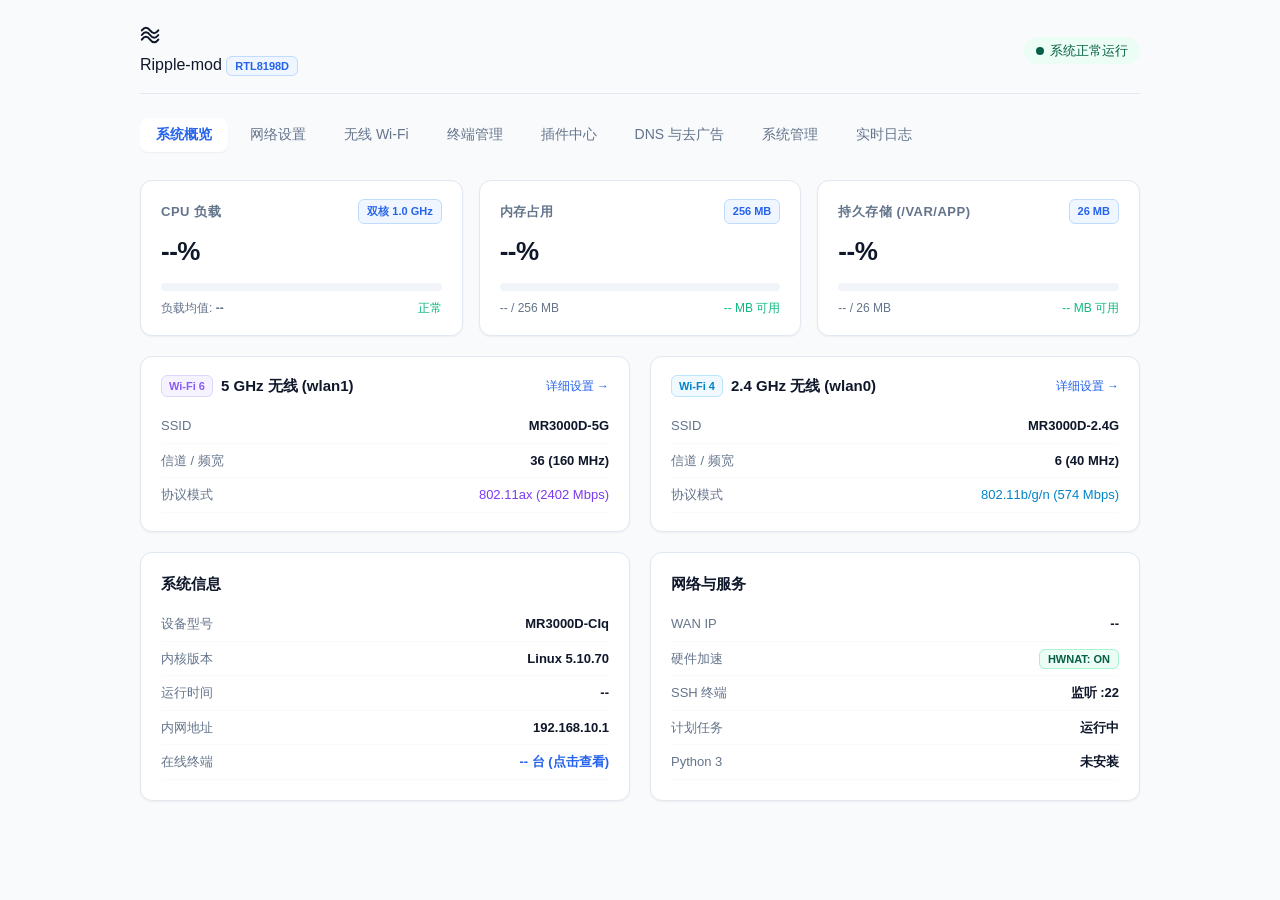
==== web/index.html @ 7990ff14 "feat(v0.2.0): add comprehensive network config, client monitoring, system tools, clean branding & up" ====
<!DOCTYPE html>
<html lang="zh-CN">
<head>
  <meta charset="UTF-8">
  <meta name="viewport" content="width=device-width, initial-scale=1.0">
  <title>Ripple-mod - 控制台</title>
  <link rel="stylesheet" href="css/style.css">
  <link rel="icon" href="data:image/svg+xml,<svg xmlns=%22http://www.w3.org/2000/svg%22 viewBox=%220 0 100 100%22><text y=%22.9em%22 font-size=%2290%22>🌊</text></svg>">
</head>
<body>
  <div class="container">
    <!-- Header with System Indicator -->
    <header class="app-header">
      <div class="app-brand">
        <div class="brand-icon">
          <svg width="22" height="22" viewBox="0 0 24 24" fill="none" stroke="currentColor" stroke-width="2.2" stroke-linecap="round" stroke-linejoin="round">
            <path d="M2 12c3-4 6-4 9 0s6 4 9 0"></path>
            <path d="M2 7c3-4 6-4 9 0s6 4 9 0"></path>
            <path d="M2 17c3-4 6-4 9 0s6 4 9 0"></path>
          </svg>
        </div>
        <span>Ripple-mod</span>
        <span class="brand-badge">RTL8198D</span>
      </div>
      <div id="wan-status-badge" class="status-badge online">
        <span class="dot-pulse"></span>
        <span id="wan-status-text">系统正常运行</span>
      </div>
    </header>

    <!-- Navigation Tabs -->
    <nav class="nav-tabs">
      <button class="nav-tab active" data-target="tab-overview">系统概览</button>
      <button class="nav-tab" data-target="tab-network">网络设置</button>
      <button class="nav-tab" data-target="tab-wifi">无线 Wi-Fi</button>
      <button class="nav-tab" data-target="tab-clients">终端管理</button>
      <button class="nav-tab" data-target="tab-plugins">插件中心</button>
      <button class="nav-tab" data-target="tab-adblock">DNS 与去广告</button>
      <button class="nav-tab" data-target="tab-system">系统管理</button>
      <button class="nav-tab" data-target="tab-logs">实时日志</button>
    </nav>

    <!-- Tab 1: System Overview -->
    <section id="tab-overview" class="tab-content active">
      <!-- 3 Clean Resource Gauges -->
      <div class="gauge-grid">
        <!-- CPU Gauge -->
        <div class="gauge-card">
          <div class="gauge-header">
            <span class="gauge-title">CPU 负载</span>
            <span class="brand-badge">双核 1.0 GHz</span>
          </div>
          <div class="gauge-val-big" id="sys-cpu-pct">--%</div>
          <div class="progress-container">
            <div class="progress-bar" id="sys-cpu-bar" style="width: 0%;"></div>
          </div>
          <div class="gauge-subtext">
            <span>负载均值: <b id="sys-load">--</b></span>
            <span id="sys-cpu-status" style="color: var(--success); font-weight: 500;">正常</span>
          </div>
        </div>

        <!-- Memory Gauge -->
        <div class="gauge-card">
          <div class="gauge-header">
            <span class="gauge-title">内存占用</span>
            <span class="brand-badge">256 MB</span>
          </div>
          <div class="gauge-val-big" id="sys-mem-pct">--%</div>
          <div class="progress-container">
            <div class="progress-bar" id="sys-mem-bar" style="width: 0%;"></div>
          </div>
          <div class="gauge-subtext">
            <span id="sys-mem-detail">-- / 256 MB</span>
            <span id="sys-mem-free" style="color: var(--success);">-- MB 可用</span>
          </div>
        </div>

        <!-- Storage Gauge -->
        <div class="gauge-card">
          <div class="gauge-header">
            <span class="gauge-title">持久存储 (/var/app)</span>
            <span class="brand-badge">26 MB</span>
          </div>
          <div class="gauge-val-big" id="sys-storage-pct">--%</div>
          <div class="progress-container">
            <div class="progress-bar" id="sys-storage-bar" style="width: 0%;"></div>
          </div>
          <div class="gauge-subtext">
            <span id="sys-storage-detail">-- / 26 MB</span>
            <span id="sys-storage-free" style="color: var(--success);">-- MB 可用</span>
          </div>
        </div>
      </div>

      <!-- Wi-Fi Status Cards -->
      <div class="grid" style="margin-bottom: 20px;">
        <div class="wifi-card">
          <div style="display: flex; justify-content: space-between; align-items: center; margin-bottom: 12px;">
            <div style="display: flex; align-items: center; gap: 8px;">
              <span class="wifi-badge-ax">Wi-Fi 6</span>
              <span style="font-weight: 600; font-size: 15px;">5 GHz 无线 (wlan1)</span>
            </div>
            <a href="javascript:void(0)" onclick="switchTab('tab-wifi')" style="font-size: 12px; color: var(--primary); text-decoration: none;">详细设置 &rarr;</a>
          </div>
          <div class="metric-row">
            <span class="metric-label">SSID</span>
            <span class="metric-val" id="wifi5-ssid" style="font-weight: 600;">MR3000D-5G</span>
          </div>
          <div class="metric-row">
            <span class="metric-label">信道 / 频宽</span>
            <span class="metric-val" id="wifi5-ch">36 (160 MHz)</span>
          </div>
          <div class="metric-row">
            <span class="metric-label">协议模式</span>
            <span class="metric-val" style="color: #7c3aed; font-weight: 500;">802.11ax (2402 Mbps)</span>
          </div>
        </div>

        <div class="wifi-card">
          <div style="display: flex; justify-content: space-between; align-items: center; margin-bottom: 12px;">
            <div style="display: flex; align-items: center; gap: 8px;">
              <span class="wifi-badge-n">Wi-Fi 4</span>
              <span style="font-weight: 600; font-size: 15px;">2.4 GHz 无线 (wlan0)</span>
            </div>
            <a href="javascript:void(0)" onclick="switchTab('tab-wifi')" style="font-size: 12px; color: var(--primary); text-decoration: none;">详细设置 &rarr;</a>
          </div>
          <div class="metric-row">
            <span class="metric-label">SSID</span>
            <span class="metric-val" id="wifi2-ssid" style="font-weight: 600;">MR3000D-2.4G</span>
          </div>
          <div class="metric-row">
            <span class="metric-label">信道 / 频宽</span>
            <span class="metric-val" id="wifi2-ch">6 (40 MHz)</span>
          </div>
          <div class="metric-row">
            <span class="metric-label">协议模式</span>
            <span class="metric-val" style="color: #0284c7; font-weight: 500;">802.11b/g/n (574 Mbps)</span>
          </div>
        </div>
      </div>

      <!-- System & Network Detail Grid -->
      <div class="grid">
        <div class="card">
          <div class="card-title">系统信息</div>
          <div class="metric-row">
            <span class="metric-label">设备型号</span>
            <span class="metric-val">MR3000D-CIq</span>
          </div>
          <div class="metric-row">
            <span class="metric-label">内核版本</span>
            <span class="metric-val" id="sys-kernel">Linux 5.10.70</span>
          </div>
          <div class="metric-row">
            <span class="metric-label">运行时间</span>
            <span class="metric-val" id="sys-uptime">--</span>
          </div>
          <div class="metric-row">
            <span class="metric-label">内网地址</span>
            <span class="metric-val" id="sys-lan-ip">192.168.10.1</span>
          </div>
          <div class="metric-row">
            <span class="metric-label">在线终端</span>
            <span class="metric-val" id="sys-lan-clients" style="font-weight: 600; color: var(--primary); cursor: pointer;" onclick="switchTab('tab-clients')">-- 台 (点击查看)</span>
          </div>
        </div>

        <div class="card">
          <div class="card-title">网络与服务</div>
          <div class="metric-row">
            <span class="metric-label">WAN IP</span>
            <span class="metric-val" id="sys-wan-ip" style="font-weight: 600;">--</span>
          </div>
          <div class="metric-row">
            <span class="metric-label">硬件加速</span>
            <span class="metric-val"><span class="brand-badge" style="background:#ecfdf5;color:#065f46;border-color:#a7f3d0;font-weight:700;">HWNAT: ON</span></span>
          </div>
          <div class="metric-row">
            <span class="metric-label">SSH 终端</span>
            <span class="metric-val" id="status-ssh">监听 :22</span>
          </div>
          <div class="metric-row">
            <span class="metric-label">计划任务</span>
            <span class="metric-val" id="status-crond">运行中</span>
          </div>
          <div class="metric-row">
            <span class="metric-label">Python 3</span>
            <span class="metric-val" id="status-python">未安装</span>
          </div>
        </div>
      </div>
    </section>

    <!-- Tab 2: Network Settings (WAN / LAN / DHCP / Bridge / Port Forwarding / DMZ) -->
    <section id="tab-network" class="tab-content">
      <div style="display: flex; justify-content: space-between; align-items: center; margin-bottom: 16px;">
        <div>
          <h3 style="font-size: 16px; font-weight: 600;">核心网络与接口配置</h3>
          <p style="font-size: 13px; color: var(--text-muted);">管理工作模式 (网关/桥接)、局域网 LAN & DHCP 地址池、WAN 上行接入及端口转发</p>
        </div>
        <button class="btn btn-secondary btn-sm" onclick="loadNetworkSettings()">刷新网络参数</button>
      </div>

      <!-- 1. Operation Mode Switching (路由网关 vs AP 桥接) -->
      <div class="card" style="margin-bottom: 20px;">
        <div class="card-title">
          <span>工作模式选择</span>
          <span id="current-opmode-badge" class="brand-badge">网关路由模式 (NAT)</span>
        </div>
        <p style="font-size: 13px; color: var(--text-muted); margin-bottom: 16px;">
          选择路由器的核心网络拓扑角色。切换工作模式将自动调整 WAN/LAN 接口绑定与网络地址转换行为。
        </p>

        <div style="display: grid; grid-template-columns: repeat(auto-fit, minmax(280px, 1fr)); gap: 16px; margin-bottom: 16px;">
          <div class="opmode-card active" id="opmode-card-0" onclick="selectOpMode(0)" style="border: 2px solid var(--primary); border-radius: 10px; padding: 16px; cursor: pointer; background: #f8fafc; transition: all 0.2s;">
            <div style="display: flex; align-items: center; justify-content: space-between; margin-bottom: 8px;">
              <span style="font-weight: 600; font-size: 15px;">网关路由模式 (Gateway / NAT)</span>
              <input type="radio" name="opmode_radio" value="0" id="opmode-radio-0" checked>
            </div>
            <p style="font-size: 12px; color: var(--text-muted); line-height: 1.5;">
              标准家庭与企业路由架构。路由器独立作为局域网网关，WAN 接口直连上级光猫或宽带，开启 DHCP 地址分配与硬件 NAT 加速。
            </p>
          </div>

          <div class="opmode-card" id="opmode-card-1" onclick="selectOpMode(1)" style="border: 1px solid var(--border); border-radius: 10px; padding: 16px; cursor: pointer; background: #ffffff; transition: all 0.2s;">
            <div style="display: flex; align-items: center; justify-content: space-between; margin-bottom: 8px;">
              <span style="font-weight: 600; font-size: 15px;">AP 桥接模式 (Bridge / AP)</span>
              <input type="radio" name="opmode_radio" value="1" id="opmode-radio-1">
            </div>
            <p style="font-size: 12px; color: var(--text-muted); line-height: 1.5;">
              有线 AP 扩展模式。WAN 网口直接桥接至内网局域网 (br0)，旁路 NAT 转换，终端直接由上级主路由统一分配 IP 地址。
            </p>
          </div>
        </div>

        <div style="display: flex; justify-content: flex-end;">
          <button class="btn btn-primary" onclick="applyOpMode(this)">保存工作模式</button>
        </div>
      </div>

      <!-- 2. LAN & DHCP Settings -->
      <div class="card" style="margin-bottom: 20px;">
        <div class="card-title">局域网与 DHCP 服务 (LAN)</div>
        <p style="font-size: 13px; color: var(--text-muted); margin-bottom: 16px;">
          配置路由器内网网关 IP 地址、子网掩码以及内置 DHCP 服务器的地址池分配范围与租约。
        </p>

        <form onsubmit="saveLanConfig(event)">
          <div style="display: grid; grid-template-columns: repeat(auto-fit, minmax(220px, 1fr)); gap: 16px; margin-bottom: 16px;">
            <div>
              <label class="form-label">内网 IP 地址 (LAN IP)</label>
              <input type="text" id="lan-ip" class="form-input" required value="192.168.10.1">
            </div>
            <div>
              <label class="form-label">子网掩码 (Subnet Mask)</label>
              <input type="text" id="lan-netmask" class="form-input" required value="255.255.255.0">
            </div>
            <div>
              <label class="form-label">DHCP 服务状态</label>
              <select id="lan-dhcp-enabled" class="form-select" onchange="toggleDhcpInputs(this.value)">
                <option value="1">开启 (自动为终端分配 IP)</option>
                <option value="0">关闭 (停用 DHCP 服务)</option>
              </select>
            </div>
            <div>
              <label class="form-label">地址池起始 IP</label>
              <input type="text" id="lan-dhcp-start" class="form-input" value="192.168.10.2">
            </div>
            <div>
              <label class="form-label">地址池结束 IP</label>
              <input type="text" id="lan-dhcp-end" class="form-input" value="192.168.10.254">
            </div>
            <div>
              <label class="form-label">租约时间 (秒)</label>
              <input type="number" id="lan-dhcp-lease" class="form-input" value="86400" min="60" max="604800">
            </div>
            <div>
              <label class="form-label">自定义首选 DNS (可选)</label>
              <input type="text" id="lan-dns1" class="form-input" placeholder="留空则使用路由器自身">
            </div>
            <div>
              <label class="form-label">自定义备选 DNS (可选)</label>
              <input type="text" id="lan-dns2" class="form-input" placeholder="留空则不指定备选">
            </div>
          </div>
          <div style="display: flex; justify-content: flex-end;">
            <button type="submit" class="btn btn-primary">保存局域网与 DHCP 设置</button>
          </div>
        </form>
      </div>

      <!-- 3. WAN Setup -->
      <div class="card" style="margin-bottom: 20px;">
        <div class="card-title">
          <span>WAN 互联网接入设置</span>
          <span id="wan-current-ip-badge" class="brand-badge">检测中...</span>
        </div>
        <p style="font-size: 13px; color: var(--text-muted); margin-bottom: 16px;">
          设置上行广域网 (WAN) 接口的联网模式。支持自动获取 IP (DHCP)、固定静态 IP 以及 PPPoE 宽带拨号。
        </p>

        <form onsubmit="saveWanConfig(event)">
          <div style="margin-bottom: 16px;">
            <label class="form-label">上网接入协议</label>
            <select id="wan-proto-select" class="form-select" onchange="onWanProtoChange(this.value)" style="max-width: 320px;">
              <option value="dhcp">DHCP (自动获取 IP / 动态 IP)</option>
              <option value="static">Static IP (固定静态 IP)</option>
              <option value="pppoe">PPPoE (宽带账号拨号)</option>
            </select>
          </div>

          <!-- Static IP Fields -->
          <div id="wan-static-fields" style="display: none; grid-template-columns: repeat(auto-fit, minmax(220px, 1fr)); gap: 16px; margin-bottom: 16px;">
            <div>
              <label class="form-label">WAN IP 地址</label>
              <input type="text" id="wan-static-ip" class="form-input" placeholder="如 192.168.1.100">
            </div>
            <div>
              <label class="form-label">子网掩码</label>
              <input type="text" id="wan-static-mask" class="form-input" value="255.255.255.0">
            </div>
            <div>
              <label class="form-label">默认网关</label>
              <input type="text" id="wan-static-gw" class="form-input" placeholder="如 192.168.1.1">
            </div>
            <div>
              <label class="form-label">首选 DNS</label>
              <input type="text" id="wan-static-dns1" class="form-input" placeholder="如 223.5.5.5">
            </div>
          </div>

          <!-- PPPoE Fields -->
          <div id="wan-pppoe-fields" style="display: none; grid-template-columns: repeat(auto-fit, minmax(220px, 1fr)); gap: 16px; margin-bottom: 16px;">
            <div>
              <label class="form-label">宽带拨号账号</label>
              <input type="text" id="wan-pppoe-user" class="form-input" placeholder="宽带账号">
            </div>
            <div>
              <label class="form-label">宽带拨号密码</label>
              <input type="password" id="wan-pppoe-pass" class="form-input" placeholder="宽带密码">
            </div>
          </div>

          <div style="display: grid; grid-template-columns: repeat(auto-fit, minmax(220px, 1fr)); gap: 16px; margin-bottom: 16px;">
            <div>
              <label class="form-label">MTU 大小 (字节)</label>
              <input type="number" id="wan-mtu" class="form-input" value="1500" min="576" max="1500">
            </div>
            <div>
              <label class="form-label">自定义 MAC 地址 (克隆 MAC)</label>
              <input type="text" id="wan-mac" class="form-input" placeholder="留空使用硬件原厂 MAC">
            </div>
          </div>

          <div style="display: flex; justify-content: flex-end;">
            <button type="submit" class="btn btn-primary">应用 WAN 上网设置</button>
          </div>
        </form>
      </div>

      <!-- 4. Port Forwarding & DMZ -->
      <div class="card" style="margin-bottom: 20px;">
        <div style="display: flex; justify-content: space-between; align-items: center; margin-bottom: 14px; flex-wrap: wrap; gap: 8px;">
          <div>
            <div class="card-title" style="margin-bottom: 4px;">端口转发与虚拟服务器 (Port Forwarding)</div>
            <p style="font-size: 13px; color: var(--text-muted);">
              将外部 WAN 端口请求映射转发到内网特定设备的指定服务端口（支持 Web 服务、NAS、游戏联机等）。
            </p>
          </div>
          <button class="btn btn-secondary btn-sm" onclick="toggleAddPortFwDrawer()">+ 添加映射规则</button>
        </div>

        <!-- Add Rule Drawer -->
        <div id="drawer-add-portfw" style="display: none; background: #f8fafc; border: 1px dashed var(--border); border-radius: 8px; padding: 16px; margin-bottom: 16px;">
          <form onsubmit="addPortFwRule(event)">
            <div style="display: grid; grid-template-columns: repeat(auto-fit, minmax(150px, 1fr)); gap: 12px; margin-bottom: 12px;">
              <div>
                <label class="form-label">规则名称</label>
                <input type="text" id="pf-name" class="form-input" required placeholder="如 WebServer">
              </div>
              <div>
                <label class="form-label">协议类型</label>
                <select id="pf-proto" class="form-select">
                  <option value="tcp">TCP</option>
                  <option value="udp">UDP</option>
                  <option value="both">TCP + UDP</option>
                </select>
              </div>
              <div>
                <label class="form-label">外部端口</label>
                <input type="number" id="pf-ext-port" class="form-input" required placeholder="如 8088" min="1" max="65535">
              </div>
              <div>
                <label class="form-label">内部主机 IP</label>
                <input type="text" id="pf-int-ip" class="form-input" required placeholder="如 192.168.10.100">
              </div>
              <div>
                <label class="form-label">内部端口</label>
                <input type="number" id="pf-int-port" class="form-input" required placeholder="如 80" min="1" max="65535">
              </div>
            </div>
            <div style="display: flex; justify-content: flex-end; gap: 8px;">
              <button type="button" class="btn btn-secondary btn-sm" onclick="toggleAddPortFwDrawer()">取消</button>
              <button type="submit" class="btn btn-primary btn-sm">保存规则</button>
            </div>
          </form>
        </div>

        <!-- Rules Table -->
        <div style="overflow-x: auto;">
          <table style="width: 100%; border-collapse: collapse; font-size: 13px;">
            <thead>
              <tr style="border-bottom: 2px solid var(--border); text-align: left;">
                <th style="padding: 10px 8px;">服务名称</th>
                <th style="padding: 10px 8px;">协议</th>
                <th style="padding: 10px 8px;">外部端口</th>
                <th style="padding: 10px 8px;">内部 IP</th>
                <th style="padding: 10px 8px;">内部端口</th>
                <th style="padding: 10px 8px;">状态</th>
                <th style="padding: 10px 8px; text-align: right;">操作</th>
              </tr>
            </thead>
            <tbody id="portfw-rules-body">
              <tr>
                <td colspan="7" style="text-align: center; color: var(--text-muted); padding: 20px;">暂无端口转发规则</td>
              </tr>
            </tbody>
          </table>
        </div>

        <!-- DMZ & UPnP -->
        <hr style="border: none; border-top: 1px solid var(--border); margin: 20px 0;">
        <div style="display: grid; grid-template-columns: repeat(auto-fit, minmax(280px, 1fr)); gap: 16px;">
          <div>
            <div style="display: flex; align-items: center; justify-content: space-between; margin-bottom: 8px;">
              <span style="font-weight: 600; font-size: 14px;">DMZ 隔离区主机</span>
              <label style="display: flex; align-items: center; gap: 6px; cursor: pointer;">
                <input type="checkbox" id="dmz-enabled-toggle" onchange="toggleDmzInput(this.checked)">
                <span style="font-size: 13px;">启用</span>
              </label>
            </div>
            <p style="font-size: 12px; color: var(--text-muted); margin-bottom: 8px;">
              将所有未被端口转发占用的外部请求无条件映射给指定内部主机。
            </p>
            <div style="display: flex; gap: 8px;">
              <input type="text" id="dmz-ip-input" class="form-input" placeholder="DMZ 主机 IP (如 192.168.10.88)" disabled>
              <button class="btn btn-secondary btn-sm" onclick="saveDmzConfig(this)">保存 DMZ</button>
            </div>
          </div>

          <div>
            <div style="display: flex; align-items: center; justify-content: space-between; margin-bottom: 8px;">
              <span style="font-weight: 600; font-size: 14px;">UPnP 自动端口映射</span>
              <label style="display: flex; align-items: center; gap: 6px; cursor: pointer;">
                <input type="checkbox" id="upnp-enabled-toggle" onchange="saveUpnpConfig(this)">
                <span style="font-size: 13px;">开启 UPnP</span>
              </label>
            </div>
            <p style="font-size: 12px; color: var(--text-muted);">
              允许局域网应用（如 P2P 下载、视频会议、游戏主机）自动申请端口映射并穿透 NAT。
            </p>
          </div>
        </div>
      </div>
    </section>

    <!-- Tab 2: Wi-Fi Wireless Settings -->
    <section id="tab-wifi" class="tab-content">
      <div style="display: flex; justify-content: space-between; align-items: center; margin-bottom: 16px;">
        <div>
          <h3 style="font-size: 16px; font-weight: 600;">无线 Wi-Fi 设置与调优</h3>
          <p style="font-size: 13px; color: var(--text-muted);">配置 2.4G 与 5G Wi-Fi 6 频段的 SSID 名称、加密密码、信道与频宽</p>
        </div>
        <button class="btn btn-secondary btn-sm" onclick="loadWifiSettings()">刷新参数</button>
      </div>

      <div class="grid" style="grid-template-columns: repeat(auto-fit, minmax(320px, 1fr)); gap: 20px;">
        <!-- 2.4G Settings Card -->
        <div class="card">
          <div style="display: flex; justify-content: space-between; align-items: center; margin-bottom: 16px;">
            <div style="display: flex; align-items: center; gap: 8px;">
              <span class="wifi-badge-n">Wi-Fi 4</span>
              <span style="font-weight: 600; font-size: 15px;">2.4 GHz 无线频段</span>
            </div>
            <label style="display: flex; align-items: center; gap: 6px; font-size: 13px; cursor: pointer;">
              <input type="checkbox" id="wifi-enable-2g" checked> 开启射频
            </label>
          </div>

          <form onsubmit="saveWifiSettings(event, '2g')">
            <div style="margin-bottom: 14px;">
              <label class="form-label">无线网络名称 (SSID)</label>
              <input type="text" id="wifi-ssid-2g" class="form-input" required placeholder="MR3000D-2.4G">
            </div>

            <div style="margin-bottom: 14px;">
              <label class="form-label">无线加密密码 (WPA2-PSK)</label>
              <div style="display: flex; gap: 8px;">
                <input type="password" id="wifi-pass-2g" class="form-input" placeholder="至少8位字符" minlength="8">
                <button type="button" class="btn btn-secondary btn-sm" onclick="togglePassVisibility('wifi-pass-2g')">显示</button>
              </div>
            </div>

            <div style="display: grid; grid-template-columns: 1fr 1fr; gap: 12px; margin-bottom: 14px;">
              <div>
                <label class="form-label">工作信道</label>
                <select id="wifi-ch-2g" class="form-input">
                  <option value="0">自动选择 (Auto)</option>
                  <option value="1">信道 1 (2412 MHz)</option>
                  <option value="6">信道 6 (2437 MHz)</option>
                  <option value="11">信道 11 (2462 MHz)</option>
                  <option value="2">信道 2</option>
                  <option value="3">信道 3</option>
                  <option value="4">信道 4</option>
                  <option value="5">信道 5</option>
                  <option value="7">信道 7</option>
                  <option value="8">信道 8</option>
                  <option value="9">信道 9</option>
                  <option value="10">信道 10</option>
                  <option value="12">信道 12</option>
                  <option value="13">信道 13</option>
                </select>
              </div>
              <div>
                <label class="form-label">频宽模式</label>
                <select id="wifi-bw-2g" class="form-input">
                  <option value="0">20 MHz</option>
                  <option value="1">20 / 40 MHz 自动</option>
                </select>
              </div>
            </div>

            <div style="margin-bottom: 16px;">
              <label style="display: flex; align-items: center; gap: 8px; font-size: 13px; cursor: pointer;">
                <input type="checkbox" id="wifi-hide-2g"> 隐藏网络 (不广播此 SSID)
              </label>
            </div>

            <button type="submit" class="btn btn-primary" id="btn-save-w2">保存 2.4G 配置</button>
          </form>
        </div>

        <!-- 5G Settings Card -->
        <div class="card">
          <div style="display: flex; justify-content: space-between; align-items: center; margin-bottom: 16px;">
            <div style="display: flex; align-items: center; gap: 8px;">
              <span class="wifi-badge-ax">Wi-Fi 6</span>
              <span style="font-weight: 600; font-size: 15px;">5 GHz 高速频段 (HE160)</span>
            </div>
            <label style="display: flex; align-items: center; gap: 6px; font-size: 13px; cursor: pointer;">
              <input type="checkbox" id="wifi-enable-5g" checked> 开启射频
            </label>
          </div>

          <form onsubmit="saveWifiSettings(event, '5g')">
            <div style="margin-bottom: 14px;">
              <label class="form-label">无线网络名称 (SSID)</label>
              <input type="text" id="wifi-ssid-5g" class="form-input" required placeholder="MR3000D-5G">
            </div>

            <div style="margin-bottom: 14px;">
              <label class="form-label">无线加密密码 (WPA2/WPA3)</label>
              <div style="display: flex; gap: 8px;">
                <input type="password" id="wifi-pass-5g" class="form-input" placeholder="至少8位字符" minlength="8">
                <button type="button" class="btn btn-secondary btn-sm" onclick="togglePassVisibility('wifi-pass-5g')">显示</button>
              </div>
            </div>

            <div style="display: grid; grid-template-columns: 1fr 1fr; gap: 12px; margin-bottom: 14px;">
              <div>
                <label class="form-label">工作信道</label>
                <select id="wifi-ch-5g" class="form-input">
                  <option value="0">自动选择 (Auto)</option>
                  <option value="36">信道 36 (5180 MHz)</option>
                  <option value="40">信道 40 (5200 MHz)</option>
                  <option value="44">信道 44 (5220 MHz)</option>
                  <option value="48">信道 48 (5240 MHz)</option>
                  <option value="149">信道 149 (5745 MHz)</option>
                  <option value="153">信道 153 (5765 MHz)</option>
                  <option value="157">信道 157 (5785 MHz)</option>
                  <option value="161">信道 161 (5805 MHz)</option>
                </select>
              </div>
              <div>
                <label class="form-label">频宽模式</label>
                <select id="wifi-bw-5g" class="form-input">
                  <option value="3">160 MHz (超宽频 2402 Mbps)</option>
                  <option value="2">80 MHz (主流兼容 1201 Mbps)</option>
                  <option value="1">40 MHz</option>
                  <option value="0">20 MHz</option>
                </select>
              </div>
            </div>

            <div style="margin-bottom: 16px;">
              <label style="display: flex; align-items: center; gap: 8px; font-size: 13px; cursor: pointer;">
                <input type="checkbox" id="wifi-hide-5g"> 隐藏网络 (不广播此 SSID)
              </label>
            </div>

            <button type="submit" class="btn btn-primary" id="btn-save-w5">保存 5G 配置</button>
          </form>
        </div>
      </div>
    </section>

    <!-- Tab 3: Connected Clients -->
    <section id="tab-clients" class="tab-content">
      <div style="display: flex; justify-content: space-between; align-items: center; margin-bottom: 16px;">
        <div>
          <h3 style="font-size: 16px; font-weight: 600;">局域网在线终端设备</h3>
          <p style="font-size: 13px; color: var(--text-muted);">实时显示连接到此路由器的手机、电脑与智能设备</p>
        </div>
        <button class="btn btn-secondary btn-sm" onclick="loadClientList()">刷新列表</button>
      </div>

      <div class="card" style="padding: 0; overflow-x: auto;">
        <table class="data-table">
          <thead>
            <tr>
              <th>IP 地址</th>
              <th>MAC 硬件地址</th>
              <th>设备标识 / 主机名</th>
              <th>接口类型</th>
              <th>状态</th>
              <th>操作</th>
            </tr>
          </thead>
          <tbody id="clients-table-body">
            <tr><td colspan="6" style="text-align: center; color: var(--text-muted); padding: 20px;">正在加载在线终端列表...</td></tr>
          </tbody>
        </table>
      </div>
    </section>

    <!-- Tab 4: Plugin Ecosystem Center -->
    <section id="tab-plugins" class="tab-content">
      <div style="display: flex; justify-content: space-between; align-items: center; margin-bottom: 16px; flex-wrap: wrap; gap: 12px;">
        <div>
          <h3 style="font-size: 16px; font-weight: 600;">已挂载应用插件</h3>
          <p style="font-size: 13px; color: var(--text-muted);">模块化扩展架构，支持即装即用、独立运行与开机自启</p>
        </div>
        <div style="display: flex; gap: 8px;">
          <button class="btn btn-primary btn-sm" onclick="togglePluginInstallDrawer()">+ 安装新插件</button>
          <button class="btn btn-secondary btn-sm" onclick="refreshPlugins()">刷新列表</button>
        </div>
      </div>

      <!-- Plugin Installation Panel (Expandable) -->
      <div id="plugin-install-drawer" class="card" style="display: none; margin-bottom: 20px; border-color: var(--primary);">
        <div style="display: flex; justify-content: space-between; align-items: center; margin-bottom: 14px;">
          <h4 style="font-size: 15px; font-weight: 600;">📦 安装或导入新插件</h4>
          <button class="btn btn-secondary btn-sm" onclick="togglePluginInstallDrawer()">关闭</button>
        </div>

        <div style="display: grid; grid-template-columns: repeat(auto-fit, minmax(280px, 1fr)); gap: 16px;">
          <!-- Option A: File Upload -->
          <div style="background: #f8fafc; padding: 14px; border-radius: 8px; border: 1px dashed var(--border);">
            <div style="font-weight: 600; font-size: 14px; margin-bottom: 6px;">📁 本地离线安装包</div>
            <p style="font-size: 12px; color: var(--text-muted); margin-bottom: 10px;">选择打包好的标准插件压缩包 (.tar.gz 或 .tgz)：</p>
            <input type="file" id="plugin-upload-file" accept=".tar.gz,.tgz" style="font-size: 13px; margin-bottom: 10px; width: 100%;">
            <button class="btn btn-primary btn-sm" onclick="uploadPluginFile(this)" style="width: 100%;">上传并执行安装</button>
          </div>

          <!-- Option B: URL Download -->
          <div style="background: #f8fafc; padding: 14px; border-radius: 8px; border: 1px dashed var(--border);">
            <div style="font-weight: 600; font-size: 14px; margin-bottom: 6px;">🌐 网络 URL 一键安装</div>
            <p style="font-size: 12px; color: var(--text-muted); margin-bottom: 10px;">输入插件包直链地址由路由器后台直接下载：</p>
            <input type="url" id="plugin-url-input" class="form-input" placeholder="http://.../my_plugin.tar.gz" style="font-size: 13px; margin-bottom: 10px;">
            <button class="btn btn-secondary btn-sm" onclick="installPluginFromUrl(this)" style="width: 100%;">远程拉取并安装</button>
          </div>
        </div>
      </div>

      <div id="plugin-list-container">
        <!-- Dynamically rendered by app.js -->
      </div>
    </section>

    <!-- Tab 6: AdBlock DNS -->
    <section id="tab-adblock" class="tab-content">
      <div class="card">
        <div class="card-title">DNS 自定义与去广告规则</div>
        <p style="font-size: 13px; color: var(--text-muted); margin-bottom: 12px;">
          在此配置自定义 Hosts 映射或 Dnsmasq 拦截规则，每行一条（格式：<code>IP 域名</code> 或 <code>address=/domain/IP</code>）：
        </p>
        <textarea id="adblock-rules-editor" class="code-editor" rows="10" placeholder="0.0.0.0 ad.example.com&#10;192.168.1.50 nas.local"></textarea>
        <div style="margin-top: 12px; display: flex; gap: 10px;">
          <button class="btn btn-primary" onclick="saveAdblockRules(this)">应用规则</button>
          <button class="btn btn-secondary" onclick="loadAdblockRules()">重新加载</button>
        </div>
      </div>
    </section>

    <!-- Tab 7: System Management (Password / Maintenance / Crontabs / Diagnostics / Runtime) -->
    <section id="tab-system" class="tab-content">
      <!-- 1. Administrator Security -->
      <div class="card" style="margin-bottom: 20px;">
        <div class="card-title">管理员密码修改 (Admin Security)</div>
        <p style="font-size: 13px; color: var(--text-muted); margin-bottom: 16px;">
          设置当前路由器的管理员 (admin / root) 访问密码，同时同步生效于 Web 控制台、SSH 终端及 Telnet 命令行。
        </p>
        <form onsubmit="saveAdminPassword(event)">
          <div style="display: grid; grid-template-columns: repeat(auto-fit, minmax(240px, 1fr)); gap: 16px; margin-bottom: 16px;">
            <div>
              <label class="form-label">管理员账户</label>
              <input type="text" class="form-input" value="admin" disabled style="background: #f1f5f9;">
            </div>
            <div>
              <label class="form-label">新密码</label>
              <input type="password" id="sys-admin-pass1" class="form-input" required placeholder="请输入新密码 (不少于5位)">
            </div>
            <div>
              <label class="form-label">确认新密码</label>
              <input type="password" id="sys-admin-pass2" class="form-input" required placeholder="请再次输入新密码">
            </div>
          </div>
          <div style="display: flex; justify-content: flex-end;">
            <button type="submit" class="btn btn-primary">更新登录密码</button>
          </div>
        </form>
      </div>

      <!-- 2. System Maintenance & HWNAT Hardware Acceleration -->
      <div class="card" style="margin-bottom: 20px;">
        <div class="card-title">系统维护与硬件加速</div>
        <p style="font-size: 13px; color: var(--text-muted); margin-bottom: 16px;">
          执行内存深度垃圾回收与缓存释放、硬件 NAT 加速直通流表切换或设备软重启。
        </p>
        <div style="display: flex; gap: 12px; flex-wrap: wrap;">
          <button class="btn btn-secondary" onclick="systemDropCaches(this)">
            释放内存缓存
          </button>
          <button class="btn btn-secondary" id="btn-toggle-hwnat" onclick="toggleHwnat(this)">
            硬件加速直通: ON
          </button>
          <button class="btn btn-danger" onclick="confirmReboot()">
            重启路由器
          </button>
        </div>
      </div>

      <!-- 3. Cron Scheduled Tasks -->
      <div class="card" style="margin-bottom: 20px;">
        <div class="card-title" style="display: flex; justify-content: space-between; align-items: center;">
          <span>自动化与定时任务 (Cron)</span>
          <button class="btn btn-secondary btn-sm" onclick="loadCronTasks()">重新加载</button>
        </div>
        <p style="font-size: 13px; color: var(--text-muted); margin-bottom: 12px;">
          配置系统周期性自动化定时任务（格式：<code>分 时 日 月 周 命令</code>）：
        </p>
        <div style="display: flex; gap: 8px; flex-wrap: wrap; margin-bottom: 12px;">
          <button class="btn btn-secondary btn-sm" onclick="addCronPreset('reboot')">+ 每天凌晨 4 点重启</button>
          <button class="btn btn-secondary btn-sm" onclick="addCronPreset('drop_caches')">+ 每小时自动释放内存</button>
        </div>
        <textarea id="crontab-editor" class="code-editor" rows="5" placeholder="# 示例: 每天凌晨 04:00 重启路由器&#10;0 4 * * * /sbin/reboot&#10;# 示例: 每小时 30 分释放内存缓存&#10;30 * * * * sync && echo 3 > /proc/sys/vm/drop_caches"></textarea>
        <div style="margin-top: 12px; display: flex; justify-content: flex-end;">
          <button class="btn btn-primary" onclick="saveCronTasks(this)">保存计划任务</button>
        </div>
      </div>

      <!-- 4. Network Diagnostics (Ping Tool) -->
      <div class="card" style="margin-bottom: 20px;">
        <div class="card-title">网络连通性诊断 (Ping Tool)</div>
        <p style="font-size: 13px; color: var(--text-muted); margin-bottom: 14px;">
          由路由器直接出站发起 ICMP Ping 探测，测试网关、DNS 或外部互联网的丢包与时延：
        </p>
        <div style="display: flex; gap: 10px; margin-bottom: 12px; flex-wrap: wrap;">
          <input type="text" id="ping-target-input" class="form-input" style="max-width: 280px;" value="223.5.5.5" placeholder="IP 或域名，如 114.114.114.114">
          <button class="btn btn-primary" onclick="runPingTest(this)">执行 Ping 测试</button>
          <button class="btn btn-secondary" onclick="document.getElementById('ping-target-input').value='223.5.5.5';runPingTest(this)">测试阿里 DNS</button>
          <button class="btn btn-secondary" onclick="document.getElementById('ping-target-input').value='baidu.com';runPingTest(this)">测试百度</button>
        </div>
        <pre id="ping-output-viewer" class="log-viewer" style="min-height: 80px; max-height: 160px;">点击上方按钮开始探测网络延迟...</pre>
      </div>

      <!-- 5. Entware & OPKG Package Management -->
      <div class="card" style="margin-bottom: 20px;">
        <div class="card-title">嵌入式运行库与软件仓库 (Entware & OPKG)</div>
        <p style="font-size: 13px; color: var(--text-muted); margin-bottom: 16px;">
          通过补齐 Entware 标准运行时，无需重刷整包固件即可直接在路由器上获取原生编译的 MIPS 软件包。
        </p>
        <div style="display: flex; gap: 12px; flex-wrap: wrap; margin-bottom: 16px;">
          <button class="btn btn-primary" onclick="installEntware(this)">
            一键部署 Entware (OPKG)
          </button>
          <button class="btn btn-secondary" onclick="installPython(this)">
            一键安装 Python 3 Runtime (Lightweight)
          </button>
        </div>
        <div>
          <span style="font-size: 12px; font-weight: 600; color: var(--text-muted);">常用开发与网络分析工具：</span>
          <div style="display: flex; gap: 8px; flex-wrap: wrap; margin-top: 8px;">
            <button class="btn btn-secondary btn-sm" onclick="installPkg(this, 'nano')">文本编辑 (nano)</button>
            <button class="btn btn-secondary btn-sm" onclick="installPkg(this, 'htop')">性能监控 (htop)</button>
            <button class="btn btn-secondary btn-sm" onclick="installPkg(this, 'iperf3')">测速压测 (iperf3)</button>
            <button class="btn btn-secondary btn-sm" onclick="installPkg(this, 'tcpdump')">抓包诊断 (tcpdump)</button>
            <button class="btn btn-secondary btn-sm" onclick="installPkg(this, 'bash')">完整 Bash Shell</button>
          </div>
        </div>
      </div>
    </section>

    <!-- Tab 9: Real-time Logs -->
    <section id="tab-logs" class="tab-content">
      <div class="card">
        <div class="card-title" style="display: flex; justify-content: space-between; align-items: center;">
          <span>系统与插件运行日志</span>
          <div style="display: flex; gap: 8px;">
            <button class="btn btn-secondary btn-sm" onclick="toggleLogAutoRefresh()" id="btn-toggle-log">暂停轮询</button>
            <button class="btn btn-secondary btn-sm" onclick="fetchLiveLogs()">立即刷新</button>
          </div>
        </div>
        <pre id="live-log-viewer" class="log-viewer">加载日志中...</pre>
      </div>
    </section>

    <!-- Reboot Confirmation Modal -->
    <div id="modal-reboot" style="display: none; position: fixed; top: 0; left: 0; width: 100%; height: 100%; background: rgba(0,0,0,0.5); z-index: 9999; align-items: center; justify-content: center;">
      <div class="card" style="max-width: 400px; width: 90%; text-align: center; padding: 28px 24px;">
        <div style="font-size: 40px; margin-bottom: 12px;">🔄</div>
        <h3 style="font-size: 18px; margin-bottom: 10px;">确认重启路由器？</h3>
        <p style="font-size: 13px; color: var(--text-muted); margin-bottom: 20px;">
          重启过程大约需要 50~60 秒，期间网络连接将短暂中断。
        </p>
        <div style="display: flex; gap: 12px; justify-content: center;">
          <button class="btn btn-secondary" onclick="closeRebootModal()">取消</button>
          <button class="btn btn-danger" id="btn-confirm-reboot" onclick="executeReboot()">确认重启</button>
        </div>
      </div>
    </div>

    <!-- Toast Notification Container -->
    <div id="toast-container"></div>
  </div>

  <script src="js/app.js"></script>
</body>
</html>
---- web/css/style.css ----
/* ==============================================================================
   Ripple-mod - Modern Lightweight Stylesheet & Hardware-Accelerated Micro-interactions
   ============================================================================== */
:root {
  --primary: #2563eb;
  --primary-hover: #1d4ed8;
  --bg-main: #f8fafc;
  --card-bg: #ffffff;
  --border: #e2e8f0;
  --text-main: #0f172a;
  --text-muted: #64748b;
  --success: #10b981;
  --warning: #f59e0b;
  --danger: #ef4444;
  --radius: 12px;
  --shadow-sm: 0 1px 2px 0 rgb(0 0 0 / 0.05);
  --shadow-md: 0 4px 6px -1px rgb(0 0 0 / 0.1), 0 2px 4px -2px rgb(0 0 0 / 0.1);
  --shadow-hover: 0 10px 15px -3px rgb(0 0 0 / 0.08), 0 4px 6px -4px rgb(0 0 0 / 0.04);
  --transition: all 0.2s cubic-bezier(0.4, 0, 0.2, 1);
}

* {
  box-sizing: border-box;
  margin: 0;
  padding: 0;
}

body {
  font-family: -apple-system, BlinkMacSystemFont, "Segoe UI", Roboto, Helvetica, Arial, sans-serif;
  background-color: var(--bg-main);
  color: var(--text-main);
  line-height: 1.5;
  -webkit-font-smoothing: antialiased;
}

.container {
  max-width: 1040px;
  margin: 0 auto;
  padding: 24px 20px;
}

/* Header & Brand */
.app-header {
  display: flex;
  justify-content: space-between;
  align-items: center;
  margin-bottom: 24px;
  padding-bottom: 16px;
  border-bottom: 1px solid var(--border);
}

.brand-title {
  font-size: 20px;
  font-weight: 700;
  display: flex;
  align-items: center;
  gap: 10px;
}

.brand-logo {
  display: flex;
  align-items: center;
  justify-content: center;
  width: 34px;
  height: 34px;
  background: #eff6ff;
  color: var(--primary);
  border-radius: 8px;
  border: 1px solid #bfdbfe;
}

.brand-badge {
  font-size: 11px;
  font-weight: 600;
  background: #eff6ff;
  color: var(--primary);
  padding: 3px 8px;
  border-radius: 6px;
  border: 1px solid #bfdbfe;
}

/* Status Indicators with Subtle Pulse */
.status-badge {
  display: inline-flex;
  align-items: center;
  gap: 6px;
  font-size: 13px;
  font-weight: 500;
  padding: 4px 12px;
  border-radius: 20px;
  background: #f1f5f9;
  transition: var(--transition);
}

.status-badge.online {
  background: #ecfdf5;
  color: #065f46;
}

.status-badge.offline {
  background: #fef2f2;
  color: #991b1b;
}

.dot-pulse {
  width: 8px;
  height: 8px;
  border-radius: 50%;
  background: currentColor;
  box-shadow: 0 0 0 0 rgba(16, 185, 129, 0.6);
  animation: pulse 2s infinite;
}

@keyframes pulse {
  0% { transform: scale(0.95); box-shadow: 0 0 0 0 rgba(16, 185, 129, 0.6); }
  70% { transform: scale(1); box-shadow: 0 0 0 6px rgba(16, 185, 129, 0); }
  100% { transform: scale(0.95); box-shadow: 0 0 0 0 rgba(16, 185, 129, 0); }
}

/* Navigation Tabs */
.nav-tabs {
  display: flex;
  gap: 6px;
  margin-bottom: 24px;
  overflow-x: auto;
  padding-bottom: 4px;
}

.nav-tab {
  padding: 8px 16px;
  font-size: 14px;
  font-weight: 500;
  border-radius: 8px;
  border: none;
  background: transparent;
  color: var(--text-muted);
  cursor: pointer;
  white-space: nowrap;
  transition: var(--transition);
}

.nav-tab:hover {
  background: #e2e8f0;
  color: var(--text-main);
}

.nav-tab.active {
  background: var(--card-bg);
  color: var(--primary);
  font-weight: 600;
  box-shadow: var(--shadow-sm);
}

/* Cards & Grid */
.grid {
  display: grid;
  grid-template-columns: repeat(auto-fit, minmax(300px, 1fr));
  gap: 20px;
  margin-bottom: 24px;
}

.card {
  background: var(--card-bg);
  border-radius: var(--radius);
  border: 1px solid var(--border);
  padding: 20px;
  box-shadow: var(--shadow-sm);
  transition: var(--transition);
}

.card:hover {
  box-shadow: var(--shadow-hover);
  transform: translateY(-2px);
}

.card-title {
  font-size: 15px;
  font-weight: 600;
  margin-bottom: 12px;
  display: flex;
  align-items: center;
  justify-content: space-between;
}

/* Metrics */
.metric-row {
  display: flex;
  justify-content: space-between;
  padding: 7px 0;
  font-size: 13px;
  border-bottom: 1px solid #f8fafc;
}

.metric-label {
  color: var(--text-muted);
}

.metric-val {
  font-weight: 600;
}

/* Forms & Inputs */
.form-label {
  display: block;
  font-size: 12px;
  font-weight: 600;
  color: var(--text-muted);
  margin-bottom: 6px;
  text-transform: uppercase;
  letter-spacing: 0.5px;
}

.form-input {
  width: 100%;
  padding: 8px 12px;
  font-size: 13px;
  border-radius: 8px;
  border: 1px solid var(--border);
  background: #ffffff;
  color: var(--text-main);
  outline: none;
  transition: var(--transition);
}

.form-input:focus {
  border-color: var(--primary);
  box-shadow: 0 0 0 3px rgba(37, 99, 235, 0.15);
}

.code-editor {
  width: 100%;
  padding: 12px;
  font-family: ui-monospace, SFMono-Regular, Menlo, Monaco, Consolas, monospace;
  font-size: 13px;
  line-height: 1.4;
  border-radius: 8px;
  border: 1px solid var(--border);
  background: #f8fafc;
  color: #0f172a;
  outline: none;
  resize: vertical;
}

.code-editor:focus {
  border-color: var(--primary);
  background: #ffffff;
}

/* Tables */
.data-table {
  width: 100%;
  border-collapse: collapse;
  font-size: 13px;
  text-align: left;
}

.data-table th {
  background: #f8fafc;
  padding: 12px 16px;
  font-weight: 600;
  color: var(--text-muted);
  border-bottom: 1px solid var(--border);
  white-space: nowrap;
}

.data-table td {
  padding: 12px 16px;
  border-bottom: 1px solid var(--border);
  color: var(--text-main);
  vertical-align: middle;
}

.data-table tr:last-child td {
  border-bottom: none;
}

.data-table tr:hover td {
  background: #f8fafc;
}

/* Log Console */
.log-viewer {
  background: #0f172a;
  color: #f1f5f9;
  padding: 14px;
  border-radius: 8px;
  font-family: ui-monospace, SFMono-Regular, Menlo, Monaco, Consolas, monospace;
  font-size: 12px;
  line-height: 1.5;
  max-height: 400px;
  overflow-y: auto;
  white-space: pre-wrap;
  word-break: break-all;
}

/* Buttons with Debounce and Active State */
.btn {
  display: inline-flex;
  align-items: center;
  justify-content: center;
  gap: 6px;
  padding: 8px 16px;
  font-size: 13px;
  font-weight: 500;
  border-radius: 8px;
  border: 1px solid transparent;
  cursor: pointer;
  transition: var(--transition);
  text-decoration: none;
}

.btn:active:not(:disabled) {
  transform: scale(0.97);
}

.btn:disabled {
  opacity: 0.6;
  cursor: not-allowed;
}

.btn-sm {
  padding: 5px 10px;
  font-size: 12px;
}

.btn-primary {
  background: var(--primary);
  color: white;
}
.btn-primary:hover:not(:disabled) {
  background: var(--primary-hover);
}

.btn-secondary {
  background: #f1f5f9;
  color: var(--text-main);
  border-color: var(--border);
}
.btn-secondary:hover:not(:disabled) {
  background: #e2e8f0;
}

.btn-danger {
  background: #fef2f2;
  color: var(--danger);
  border-color: #fecaca;
}
.btn-danger:hover:not(:disabled) {
  background: #fee2e2;
}

/* Spinner */
.spinner {
  width: 13px;
  height: 13px;
  border: 2px solid rgba(255, 255, 255, 0.3);
  border-radius: 50%;
  border-top-color: currentColor;
  animation: spin 0.8s linear infinite;
}

@keyframes spin {
  to { transform: rotate(360deg); }
}

/* Toast Notifications */
#toast-container {
  position: fixed;
  bottom: 24px;
  right: 24px;
  display: flex;
  flex-direction: column;
  gap: 10px;
  z-index: 9999;
}

.toast {
  min-width: 260px;
  max-width: 380px;
  padding: 12px 16px;
  border-radius: 8px;
  font-size: 13px;
  font-weight: 500;
  background: white;
  box-shadow: 0 10px 25px -5px rgba(0, 0, 0, 0.15);
  display: flex;
  align-items: center;
  gap: 8px;
  animation: toastIn 0.25s cubic-bezier(0.16, 1, 0.3, 1);
  border-left: 4px solid var(--primary);
}

.toast.success { border-left-color: var(--success); }
.toast.error { border-left-color: var(--danger); }

@keyframes toastIn {
  from { opacity: 0; transform: translateY(12px); }
  to { opacity: 1; transform: translateY(0); }
}

/* Tab Panels Animation */
.tab-content {
  display: none;
  animation: fadeIn 0.25s ease-out;
}

.tab-content.active {
  display: block;
}

@keyframes fadeIn {
  from { opacity: 0; transform: translateY(4px); }
  to { opacity: 1; transform: translateY(0); }
}

/* ==============================================================================
   Modern Gauges, Progress Bars & High-End Dashboard Cards
   ============================================================================== */
.gauge-grid {
  display: grid;
  grid-template-columns: repeat(auto-fit, minmax(220px, 1fr));
  gap: 16px;
  margin-bottom: 20px;
}

.gauge-card {
  background: var(--card-bg);
  border: 1px solid var(--border);
  border-radius: var(--radius);
  padding: 18px 20px;
  box-shadow: var(--shadow-sm);
  transition: var(--transition);
  position: relative;
  overflow: hidden;
}

.gauge-card:hover {
  transform: translateY(-2px);
  box-shadow: var(--shadow-md);
  border-color: #cbd5e1;
}

.gauge-header {
  display: flex;
  justify-content: space-between;
  align-items: center;
  margin-bottom: 8px;
}

.gauge-title {
  font-size: 13px;
  font-weight: 600;
  color: var(--text-muted);
  text-transform: uppercase;
  letter-spacing: 0.5px;
}

.gauge-val-big {
  font-size: 26px;
  font-weight: 700;
  color: var(--text-main);
  letter-spacing: -0.5px;
}

.progress-container {
  width: 100%;
  height: 8px;
  background: #f1f5f9;
  border-radius: 999px;
  overflow: hidden;
  margin: 12px 0 8px 0;
  position: relative;
}

.progress-bar {
  height: 100%;
  border-radius: 999px;
  background: linear-gradient(90deg, #3b82f6 0%, #06b6d4 100%);
  transition: width 0.6s cubic-bezier(0.16, 1, 0.3, 1);
  will-change: width;
}

.progress-bar.warning {
  background: linear-gradient(90deg, #f59e0b 0%, #fbbf24 100%);
}

.progress-bar.danger {
  background: linear-gradient(90deg, #ef4444 0%, #f87171 100%);
}

.gauge-subtext {
  font-size: 12px;
  color: var(--text-muted);
  display: flex;
  justify-content: space-between;
  align-items: center;
}

/* Wi-Fi & Network Cards */
.wifi-card {
  background: var(--card-bg);
  border: 1px solid var(--border);
  border-radius: var(--radius);
  padding: 18px 20px;
  box-shadow: var(--shadow-sm);
  transition: var(--transition);
}

.wifi-card:hover {
  border-color: #cbd5e1;
}

.wifi-badge-ax {
  font-size: 11px;
  font-weight: 700;
  color: #8b5cf6;
  background: #f5f3ff;
  border: 1px solid #ddd6fe;
  padding: 2px 7px;
  border-radius: 6px;
}

.wifi-badge-n {
  font-size: 11px;
  font-weight: 700;
  color: #0284c7;
  background: #f0f9ff;
  border: 1px solid #bae6fd;
  padding: 2px 7px;
  border-radius: 6px;
}
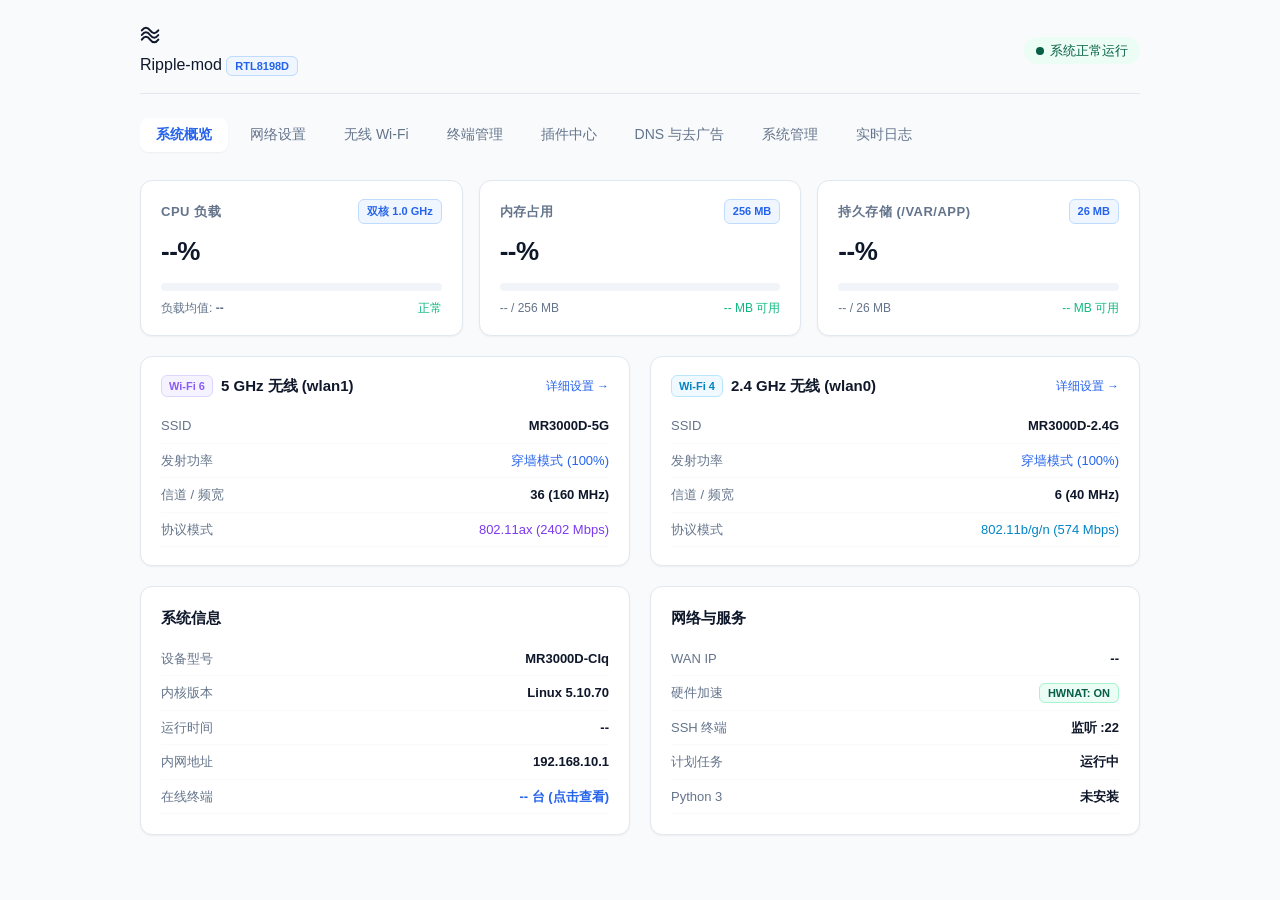
==== commit 4bb7441c: "feat(wifi): add transmit power control, security mode and Wi-Fi 6 hardware features" ====
--- a/web/index.html
+++ b/web/index.html
@@ -108,6 +108,10 @@
             <span class="metric-val" id="wifi5-ssid" style="font-weight: 600;">MR3000D-5G</span>
           </div>
           <div class="metric-row">
+            <span class="metric-label">发射功率</span>
+            <span class="metric-val" id="wifi5-power" style="color: var(--primary); font-weight: 500;">穿墙模式 (100%)</span>
+          </div>
+          <div class="metric-row">
             <span class="metric-label">信道 / 频宽</span>
             <span class="metric-val" id="wifi5-ch">36 (160 MHz)</span>
           </div>
@@ -128,6 +132,10 @@
           <div class="metric-row">
             <span class="metric-label">SSID</span>
             <span class="metric-val" id="wifi2-ssid" style="font-weight: 600;">MR3000D-2.4G</span>
+          </div>
+          <div class="metric-row">
+            <span class="metric-label">发射功率</span>
+            <span class="metric-val" id="wifi2-power" style="color: var(--primary); font-weight: 500;">穿墙模式 (100%)</span>
           </div>
           <div class="metric-row">
             <span class="metric-label">信道 / 频宽</span>
@@ -470,9 +478,22 @@
       <div style="display: flex; justify-content: space-between; align-items: center; margin-bottom: 16px;">
         <div>
           <h3 style="font-size: 16px; font-weight: 600;">无线 Wi-Fi 设置与调优</h3>
-          <p style="font-size: 13px; color: var(--text-muted);">配置 2.4G 与 5G Wi-Fi 6 频段的 SSID 名称、加密密码、信道与频宽</p>
+          <p style="font-size: 13px; color: var(--text-muted);">配置 2.4G 与 5G Wi-Fi 6 频段的 SSID 名称、加密密码、发射功率、信道与频宽</p>
         </div>
         <button class="btn btn-secondary btn-sm" onclick="loadWifiSettings()">刷新参数</button>
+      </div>
+
+      <!-- Wi-Fi Power Hint Card -->
+      <div class="card" style="margin-bottom: 16px; background: #f8fafc; border-left: 4px solid var(--primary); padding: 14px 18px;">
+        <div style="display: flex; align-items: center; gap: 12px;">
+          <span style="font-size: 22px;">📶</span>
+          <div>
+            <div style="font-weight: 600; font-size: 14px;">双频无线发射与射频功率控制</div>
+            <div style="font-size: 12px; color: var(--text-muted); margin-top: 2px;">
+              支持 100% 穿墙模式、70% 标准模式、50% 节能模式及微功率低辐射模式自由切换。5GHz 频段支持 Wi-Fi 6 (802.11ax) 160MHz 超大频宽与 OFDMA/MU-MIMO 并发硬件加速。
+            </div>
+          </div>
+        </div>
       </div>
 
       <div class="grid" style="grid-template-columns: repeat(auto-fit, minmax(320px, 1fr)); gap: 20px;">
@@ -481,7 +502,7 @@
           <div style="display: flex; justify-content: space-between; align-items: center; margin-bottom: 16px;">
             <div style="display: flex; align-items: center; gap: 8px;">
               <span class="wifi-badge-n">Wi-Fi 4</span>
-              <span style="font-weight: 600; font-size: 15px;">2.4 GHz 无线频段</span>
+              <span style="font-weight: 600; font-size: 15px;">2.4 GHz 基础频段</span>
             </div>
             <label style="display: flex; align-items: center; gap: 6px; font-size: 13px; cursor: pointer;">
               <input type="checkbox" id="wifi-enable-2g" checked> 开启射频
@@ -495,7 +516,26 @@
             </div>
 
             <div style="margin-bottom: 14px;">
-              <label class="form-label">无线加密密码 (WPA2-PSK)</label>
+              <label class="form-label">信号发射功率</label>
+              <select id="wifi-power-2g" class="form-input">
+                <option value="0">🚀 穿墙模式 (100% 满功率 / 超强覆盖)</option>
+                <option value="1">⚖️ 标准模式 (70% 功率 / 均衡推荐)</option>
+                <option value="2">🌱 节能模式 (50% 功率 / 绿色低辐射)</option>
+                <option value="3">💤 微功率模式 (35% 功率 / 宿舍低辐射)</option>
+              </select>
+            </div>
+
+            <div style="margin-bottom: 14px;">
+              <label class="form-label">安全加密协议</label>
+              <select id="wifi-encrypt-2g" class="form-input" onchange="onEncryptChange('2g')">
+                <option value="6">WPA2-PSK / WPA3-SAE 混合加密 (推荐)</option>
+                <option value="4">WPA2-PSK 个人版 (经典兼容)</option>
+                <option value="0">无密码 (开放网络 / 不安全)</option>
+              </select>
+            </div>
+
+            <div style="margin-bottom: 14px;" id="wifi-pass-wrap-2g">
+              <label class="form-label">无线连接密码 (8-63位字符)</label>
               <div style="display: flex; gap: 8px;">
                 <input type="password" id="wifi-pass-2g" class="form-input" placeholder="至少8位字符" minlength="8">
                 <button type="button" class="btn btn-secondary btn-sm" onclick="togglePassVisibility('wifi-pass-2g')">显示</button>
@@ -506,7 +546,7 @@
               <div>
                 <label class="form-label">工作信道</label>
                 <select id="wifi-ch-2g" class="form-input">
-                  <option value="0">自动选择 (Auto)</option>
+                  <option value="0">自动选择 (Auto 推荐)</option>
                   <option value="1">信道 1 (2412 MHz)</option>
                   <option value="6">信道 6 (2437 MHz)</option>
                   <option value="11">信道 11 (2462 MHz)</option>
@@ -525,15 +565,18 @@
               <div>
                 <label class="form-label">频宽模式</label>
                 <select id="wifi-bw-2g" class="form-input">
-                  <option value="0">20 MHz</option>
-                  <option value="1">20 / 40 MHz 自动</option>
+                  <option value="1">20 / 40 MHz 自动 (最大 574 Mbps)</option>
+                  <option value="0">20 MHz 互不干扰纯净模式</option>
                 </select>
               </div>
             </div>
 
-            <div style="margin-bottom: 16px;">
+            <div style="margin-bottom: 16px; display: flex; flex-direction: column; gap: 8px; background: #f8fafc; padding: 12px; border-radius: 6px; border: 1px solid var(--border);">
               <label style="display: flex; align-items: center; gap: 8px; font-size: 13px; cursor: pointer;">
-                <input type="checkbox" id="wifi-hide-2g"> 隐藏网络 (不广播此 SSID)
+                <input type="checkbox" id="wifi-hide-2g"> 隐藏网络 (不向外界广播 SSID)
+              </label>
+              <label style="display: flex; align-items: center; gap: 8px; font-size: 13px; cursor: pointer;">
+                <input type="checkbox" id="wifi-isolate-2g"> 开启 AP 隔离 (禁止无线设备间相互窥探与访问)
               </label>
             </div>
 
@@ -560,7 +603,26 @@
             </div>
 
             <div style="margin-bottom: 14px;">
-              <label class="form-label">无线加密密码 (WPA2/WPA3)</label>
+              <label class="form-label">信号发射功率</label>
+              <select id="wifi-power-5g" class="form-input">
+                <option value="0">🚀 穿墙模式 (100% 满功率 / 超强覆盖)</option>
+                <option value="1">⚖️ 标准模式 (70% 功率 / 均衡推荐)</option>
+                <option value="2">🌱 节能模式 (50% 功率 / 绿色低辐射)</option>
+                <option value="3">💤 微功率模式 (35% 功率 / 宿舍低辐射)</option>
+              </select>
+            </div>
+
+            <div style="margin-bottom: 14px;">
+              <label class="form-label">安全加密协议</label>
+              <select id="wifi-encrypt-5g" class="form-input" onchange="onEncryptChange('5g')">
+                <option value="6">WPA2-PSK / WPA3-SAE 混合加密 (推荐 - Wi-Fi 6 标配)</option>
+                <option value="4">WPA2-PSK 个人版 (经典兼容)</option>
+                <option value="0">无密码 (开放网络 / 不安全)</option>
+              </select>
+            </div>
+
+            <div style="margin-bottom: 14px;" id="wifi-pass-wrap-5g">
+              <label class="form-label">无线连接密码 (8-63位字符)</label>
               <div style="display: flex; gap: 8px;">
                 <input type="password" id="wifi-pass-5g" class="form-input" placeholder="至少8位字符" minlength="8">
                 <button type="button" class="btn btn-secondary btn-sm" onclick="togglePassVisibility('wifi-pass-5g')">显示</button>
@@ -571,12 +633,12 @@
               <div>
                 <label class="form-label">工作信道</label>
                 <select id="wifi-ch-5g" class="form-input">
-                  <option value="0">自动选择 (Auto)</option>
-                  <option value="36">信道 36 (5180 MHz)</option>
+                  <option value="0">自动选择 (Auto 推荐)</option>
+                  <option value="36">信道 36 (5180 MHz 常用)</option>
                   <option value="40">信道 40 (5200 MHz)</option>
                   <option value="44">信道 44 (5220 MHz)</option>
                   <option value="48">信道 48 (5240 MHz)</option>
-                  <option value="149">信道 149 (5745 MHz)</option>
+                  <option value="149">信道 149 (5745 MHz 高频)</option>
                   <option value="153">信道 153 (5765 MHz)</option>
                   <option value="157">信道 157 (5785 MHz)</option>
                   <option value="161">信道 161 (5805 MHz)</option>
@@ -585,7 +647,7 @@
               <div>
                 <label class="form-label">频宽模式</label>
                 <select id="wifi-bw-5g" class="form-input">
-                  <option value="3">160 MHz (超宽频 2402 Mbps)</option>
+                  <option value="3">160 MHz (超宽频 2402 Mbps 极速)</option>
                   <option value="2">80 MHz (主流兼容 1201 Mbps)</option>
                   <option value="1">40 MHz</option>
                   <option value="0">20 MHz</option>
@@ -593,13 +655,22 @@
               </div>
             </div>
 
-            <div style="margin-bottom: 16px;">
+            <div style="margin-bottom: 16px; display: flex; flex-direction: column; gap: 8px; background: #f8fafc; padding: 12px; border-radius: 6px; border: 1px solid var(--border);">
               <label style="display: flex; align-items: center; gap: 8px; font-size: 13px; cursor: pointer;">
-                <input type="checkbox" id="wifi-hide-5g"> 隐藏网络 (不广播此 SSID)
+                <input type="checkbox" id="wifi-hide-5g"> 隐藏网络 (不向外界广播 SSID)
               </label>
-            </div>
-
-            <button type="submit" class="btn btn-primary" id="btn-save-w5">保存 5G 配置</button>
+              <label style="display: flex; align-items: center; gap: 8px; font-size: 13px; cursor: pointer;">
+                <input type="checkbox" id="wifi-isolate-5g"> 开启 AP 隔离 (禁止无线设备间相互窥探与访问)
+              </label>
+              <label style="display: flex; align-items: center; gap: 8px; font-size: 13px; cursor: pointer;">
+                <input type="checkbox" id="wifi-ofdma-5g" checked> 开启 Wi-Fi 6 OFDMA 并发加速 (多设备同频分时复用，低延迟)
+              </label>
+              <label style="display: flex; align-items: center; gap: 8px; font-size: 13px; cursor: pointer;">
+                <input type="checkbox" id="wifi-mimo-5g"> 开启 MU-MIMO 多收多发 (多天线多终端并行吞吐倍增)
+              </label>
+            </div>
+
+            <button type="submit" class="btn btn-primary" id="btn-save-w5">保存 5G Wi-Fi 6 配置</button>
           </form>
         </div>
       </div>
@@ -676,6 +747,25 @@
       <div id="plugin-list-container">
         <!-- Dynamically rendered by app.js -->
       </div>
+
+      <!-- Plugin Detail / Management Drawer (Activated when user clicks '打开面板') -->
+      <div id="plugin-panel-wrapper" style="display: none; margin-top: 24px;">
+        <!-- Panel 2: UserScript Panel -->
+        <div id="panel-plugin-userscript" class="card" style="display: none; border-left: 4px solid var(--primary); margin-bottom: 20px;">
+          <div style="display: flex; justify-content: space-between; align-items: center; margin-bottom: 14px;">
+            <span style="font-size: 16px; font-weight: 700;">开机自启 Shell 脚本编排</span>
+            <button class="btn btn-secondary btn-sm" onclick="closePluginPanel()">收起面板</button>
+          </div>
+          <p style="font-size: 13px; color: var(--text-muted); margin-bottom: 12px;">
+            系统开机网络就绪后由后台自动执行的自定义 Shell 脚本：
+          </p>
+          <textarea id="userscript-editor" class="code-editor" rows="8" placeholder="#!/bin/sh&#10;# 自定义开机执行命令"></textarea>
+          <div style="margin-top: 12px; display: flex; gap: 10px; justify-content: flex-end;">
+            <button class="btn btn-secondary" onclick="runUserScriptNow(this)">立即试运行</button>
+            <button class="btn btn-primary" onclick="saveUserScript(this)">保存脚本</button>
+          </div>
+        </div>
+      </div>
     </section>
 
     <!-- Tab 6: AdBlock DNS -->
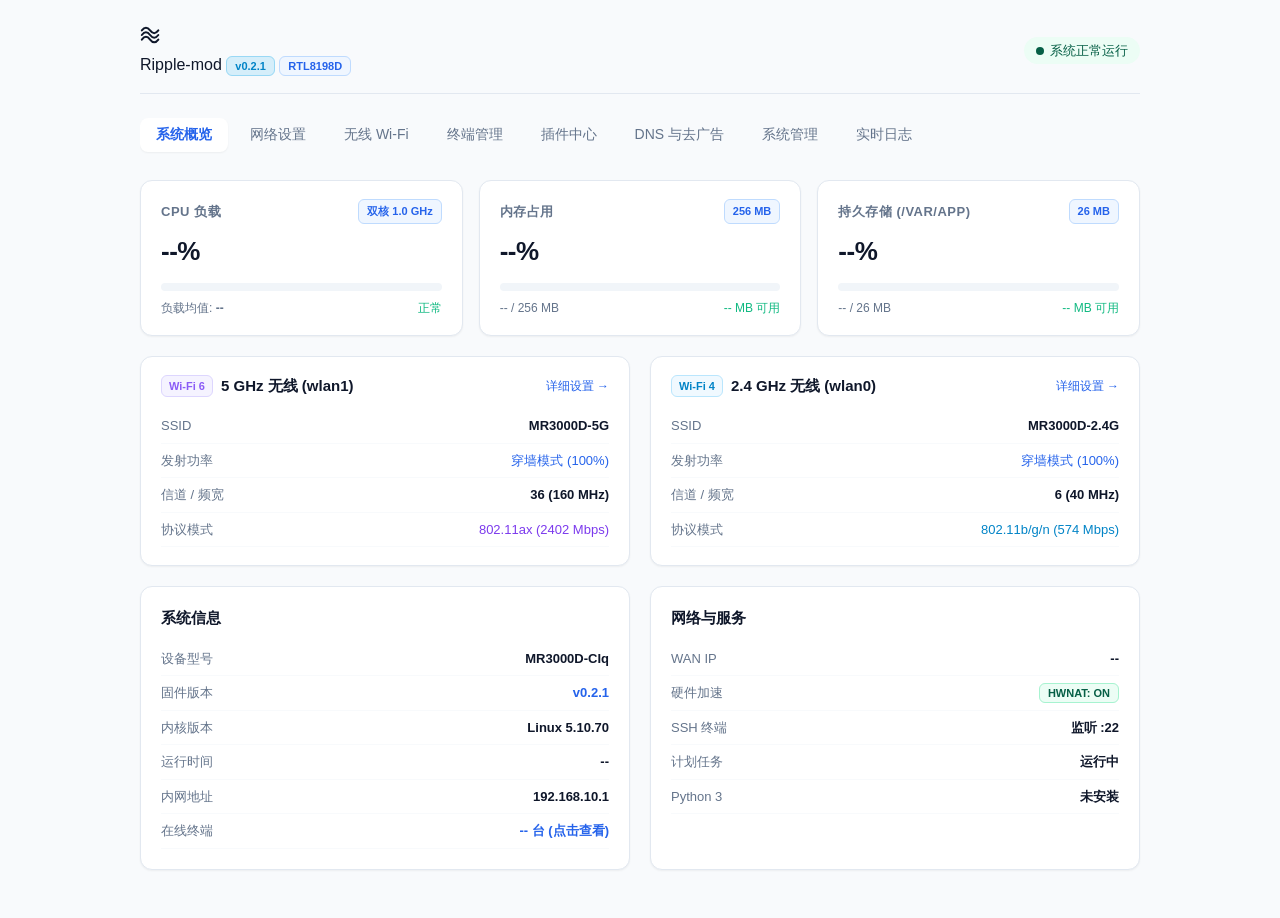
==== commit 320ebfce: "feat(web): display firmware version v0.2.1 in header and system overview" ====
--- a/web/index.html
+++ b/web/index.html
@@ -20,6 +20,7 @@
           </svg>
         </div>
         <span>Ripple-mod</span>
+        <span class="brand-badge" style="background: rgba(14, 165, 233, 0.15); color: #0284c7; border: 1px solid rgba(14, 165, 233, 0.3);">v0.2.1</span>
         <span class="brand-badge">RTL8198D</span>
       </div>
       <div id="wan-status-badge" class="status-badge online">
@@ -155,6 +156,10 @@
           <div class="metric-row">
             <span class="metric-label">设备型号</span>
             <span class="metric-val">MR3000D-CIq</span>
+          </div>
+          <div class="metric-row">
+            <span class="metric-label">固件版本</span>
+            <span class="metric-val" id="sys-version" style="font-weight: 600; color: var(--primary);">v0.2.1</span>
           </div>
           <div class="metric-row">
             <span class="metric-label">内核版本</span>
@@ -486,7 +491,7 @@
       <!-- Wi-Fi Power Hint Card -->
       <div class="card" style="margin-bottom: 16px; background: #f8fafc; border-left: 4px solid var(--primary); padding: 14px 18px;">
         <div style="display: flex; align-items: center; gap: 12px;">
-          <span style="font-size: 22px;">📶</span>
+          
           <div>
             <div style="font-weight: 600; font-size: 14px;">双频无线发射与射频功率控制</div>
             <div style="font-size: 12px; color: var(--text-muted); margin-top: 2px;">
@@ -518,10 +523,10 @@
             <div style="margin-bottom: 14px;">
               <label class="form-label">信号发射功率</label>
               <select id="wifi-power-2g" class="form-input">
-                <option value="0">🚀 穿墙模式 (100% 满功率 / 超强覆盖)</option>
-                <option value="1">⚖️ 标准模式 (70% 功率 / 均衡推荐)</option>
-                <option value="2">🌱 节能模式 (50% 功率 / 绿色低辐射)</option>
-                <option value="3">💤 微功率模式 (35% 功率 / 宿舍低辐射)</option>
+                <option value="0">穿墙模式 (100% 满功率)</option>
+                <option value="1">标准模式 (70%)</option>
+                <option value="2">节能模式 (50%)</option>
+                <option value="3">微功率模式 (35%)</option>
               </select>
             </div>
 
@@ -605,10 +610,10 @@
             <div style="margin-bottom: 14px;">
               <label class="form-label">信号发射功率</label>
               <select id="wifi-power-5g" class="form-input">
-                <option value="0">🚀 穿墙模式 (100% 满功率 / 超强覆盖)</option>
-                <option value="1">⚖️ 标准模式 (70% 功率 / 均衡推荐)</option>
-                <option value="2">🌱 节能模式 (50% 功率 / 绿色低辐射)</option>
-                <option value="3">💤 微功率模式 (35% 功率 / 宿舍低辐射)</option>
+                <option value="0">穿墙模式 (100% 满功率)</option>
+                <option value="1">标准模式 (70%)</option>
+                <option value="2">节能模式 (50%)</option>
+                <option value="3">微功率模式 (35%)</option>
               </select>
             </div>
 
@@ -721,14 +726,14 @@
       <!-- Plugin Installation Panel (Expandable) -->
       <div id="plugin-install-drawer" class="card" style="display: none; margin-bottom: 20px; border-color: var(--primary);">
         <div style="display: flex; justify-content: space-between; align-items: center; margin-bottom: 14px;">
-          <h4 style="font-size: 15px; font-weight: 600;">📦 安装或导入新插件</h4>
+          <h4 style="font-size: 15px; font-weight: 600;">安装或导入新插件</h4>
           <button class="btn btn-secondary btn-sm" onclick="togglePluginInstallDrawer()">关闭</button>
         </div>
 
         <div style="display: grid; grid-template-columns: repeat(auto-fit, minmax(280px, 1fr)); gap: 16px;">
           <!-- Option A: File Upload -->
           <div style="background: #f8fafc; padding: 14px; border-radius: 8px; border: 1px dashed var(--border);">
-            <div style="font-weight: 600; font-size: 14px; margin-bottom: 6px;">📁 本地离线安装包</div>
+            <div style="font-weight: 600; font-size: 14px; margin-bottom: 6px;">本地离线安装包</div>
             <p style="font-size: 12px; color: var(--text-muted); margin-bottom: 10px;">选择打包好的标准插件压缩包 (.tar.gz 或 .tgz)：</p>
             <input type="file" id="plugin-upload-file" accept=".tar.gz,.tgz" style="font-size: 13px; margin-bottom: 10px; width: 100%;">
             <button class="btn btn-primary btn-sm" onclick="uploadPluginFile(this)" style="width: 100%;">上传并执行安装</button>
@@ -736,7 +741,7 @@
 
           <!-- Option B: URL Download -->
           <div style="background: #f8fafc; padding: 14px; border-radius: 8px; border: 1px dashed var(--border);">
-            <div style="font-weight: 600; font-size: 14px; margin-bottom: 6px;">🌐 网络 URL 一键安装</div>
+            <div style="font-weight: 600; font-size: 14px; margin-bottom: 6px;">网络 URL 一键安装</div>
             <p style="font-size: 12px; color: var(--text-muted); margin-bottom: 10px;">输入插件包直链地址由路由器后台直接下载：</p>
             <input type="url" id="plugin-url-input" class="form-input" placeholder="http://.../my_plugin.tar.gz" style="font-size: 13px; margin-bottom: 10px;">
             <button class="btn btn-secondary btn-sm" onclick="installPluginFromUrl(this)" style="width: 100%;">远程拉取并安装</button>
@@ -909,7 +914,7 @@
     <!-- Reboot Confirmation Modal -->
     <div id="modal-reboot" style="display: none; position: fixed; top: 0; left: 0; width: 100%; height: 100%; background: rgba(0,0,0,0.5); z-index: 9999; align-items: center; justify-content: center;">
       <div class="card" style="max-width: 400px; width: 90%; text-align: center; padding: 28px 24px;">
-        <div style="font-size: 40px; margin-bottom: 12px;">🔄</div>
+        <div style="font-size: 16px; margin-bottom: 12px; font-weight: 600;">系统处理中</div>
         <h3 style="font-size: 18px; margin-bottom: 10px;">确认重启路由器？</h3>
         <p style="font-size: 13px; color: var(--text-muted); margin-bottom: 20px;">
           重启过程大约需要 50~60 秒，期间网络连接将短暂中断。
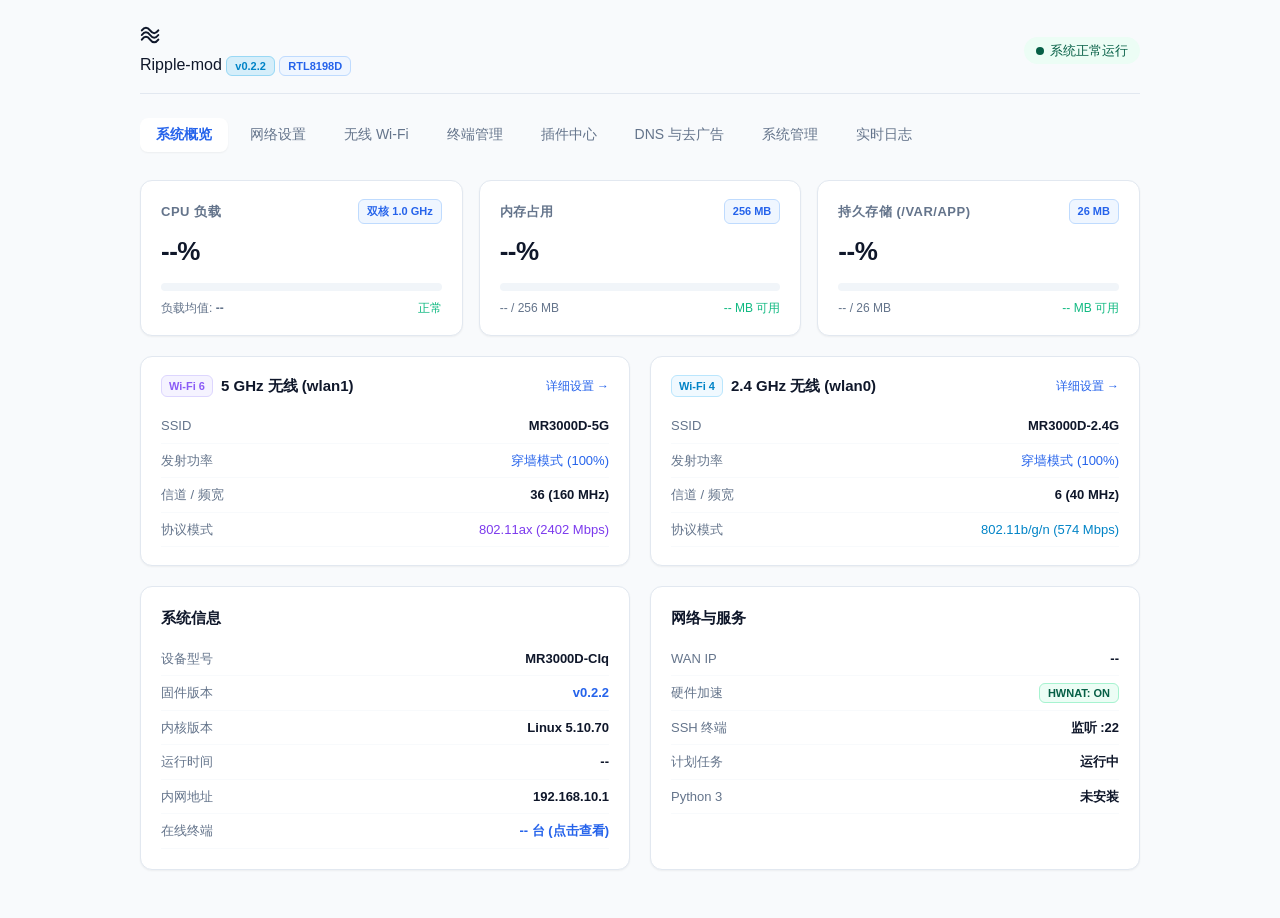
==== commit aed125d9: "chore(release): bump version to v0.2.2 and add AI context documentation" ====
--- a/web/index.html
+++ b/web/index.html
@@ -20,7 +20,7 @@
           </svg>
         </div>
         <span>Ripple-mod</span>
-        <span class="brand-badge" style="background: rgba(14, 165, 233, 0.15); color: #0284c7; border: 1px solid rgba(14, 165, 233, 0.3);">v0.2.1</span>
+        <span class="brand-badge" style="background: rgba(14, 165, 233, 0.15); color: #0284c7; border: 1px solid rgba(14, 165, 233, 0.3);">v0.2.2</span>
         <span class="brand-badge">RTL8198D</span>
       </div>
       <div id="wan-status-badge" class="status-badge online">
@@ -159,7 +159,7 @@
           </div>
           <div class="metric-row">
             <span class="metric-label">固件版本</span>
-            <span class="metric-val" id="sys-version" style="font-weight: 600; color: var(--primary);">v0.2.1</span>
+            <span class="metric-val" id="sys-version" style="font-weight: 600; color: var(--primary);">v0.2.2</span>
           </div>
           <div class="metric-row">
             <span class="metric-label">内核版本</span>
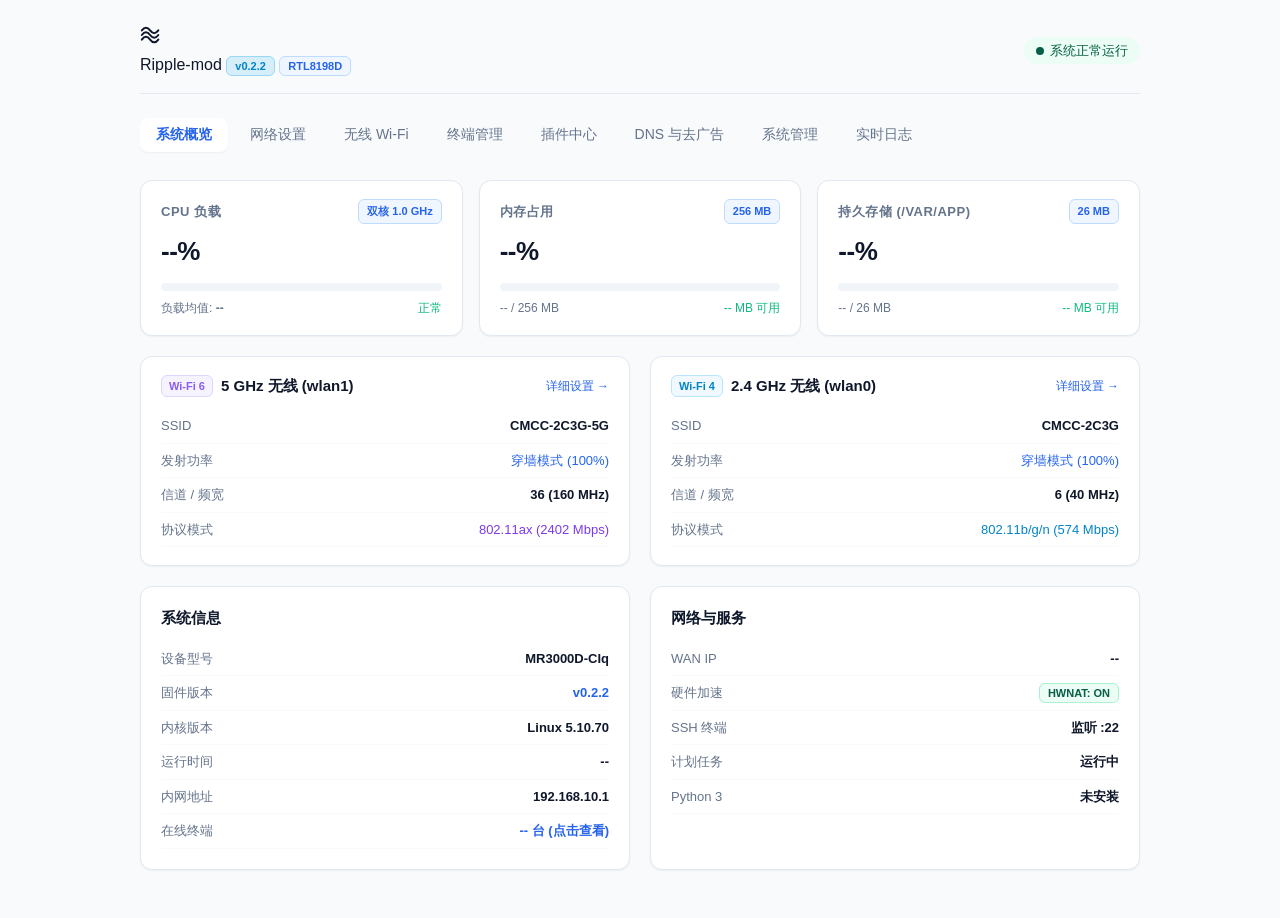
==== commit fc4bf91f: "fix(stability,plugins): fix 20-48h OOM/Wi-Fi lockup and harden plugin engine & web API" ====
--- a/web/index.html
+++ b/web/index.html
@@ -106,7 +106,7 @@
           </div>
           <div class="metric-row">
             <span class="metric-label">SSID</span>
-            <span class="metric-val" id="wifi5-ssid" style="font-weight: 600;">MR3000D-5G</span>
+            <span class="metric-val" id="wifi5-ssid" style="font-weight: 600;">CMCC-2C3G-5G</span>
           </div>
           <div class="metric-row">
             <span class="metric-label">发射功率</span>
@@ -132,7 +132,7 @@
           </div>
           <div class="metric-row">
             <span class="metric-label">SSID</span>
-            <span class="metric-val" id="wifi2-ssid" style="font-weight: 600;">MR3000D-2.4G</span>
+            <span class="metric-val" id="wifi2-ssid" style="font-weight: 600;">CMCC-2C3G</span>
           </div>
           <div class="metric-row">
             <span class="metric-label">发射功率</span>
@@ -517,7 +517,7 @@
           <form onsubmit="saveWifiSettings(event, '2g')">
             <div style="margin-bottom: 14px;">
               <label class="form-label">无线网络名称 (SSID)</label>
-              <input type="text" id="wifi-ssid-2g" class="form-input" required placeholder="MR3000D-2.4G">
+              <input type="text" id="wifi-ssid-2g" class="form-input" required placeholder="CMCC-2C3G">
             </div>
 
             <div style="margin-bottom: 14px;">
@@ -604,7 +604,7 @@
           <form onsubmit="saveWifiSettings(event, '5g')">
             <div style="margin-bottom: 14px;">
               <label class="form-label">无线网络名称 (SSID)</label>
-              <input type="text" id="wifi-ssid-5g" class="form-input" required placeholder="MR3000D-5G">
+              <input type="text" id="wifi-ssid-5g" class="form-input" required placeholder="CMCC-2C3G-5G">
             </div>
 
             <div style="margin-bottom: 14px;">
@@ -696,7 +696,7 @@
           <thead>
             <tr>
               <th>IP 地址</th>
-              <th>MAC 硬件地址</th>
+              <th>MAC 硬件地址 / 厂商</th>
               <th>设备标识 / 主机名</th>
               <th>接口类型</th>
               <th>状态</th>
@@ -708,6 +708,18 @@
           </tbody>
         </table>
       </div>
+
+      <!-- Wake-on-LAN Sender Card -->
+      <div class="card" style="margin-top: 20px;">
+        <div class="card-title">局域网唤醒 (Wake-on-LAN)</div>
+        <p style="font-size: 13px; color: var(--text-muted); margin-bottom: 14px;">
+          由路由器直接向内网广播标准 Magic Packet 唤醒已配置网卡唤醒的主机/电脑（标准 WOL 协议）。
+        </p>
+        <div style="display: flex; gap: 10px; flex-wrap: wrap; align-items: center;">
+          <input type="text" id="manual-wol-mac" class="form-input" style="max-width: 280px;" placeholder="目标电脑 MAC，如 AA:BB:CC:DD:EE:FF">
+          <button class="btn btn-primary" onclick="sendManualWol()">发送唤醒魔术包 (WOL)</button>
+        </div>
+      </div>
     </section>
 
     <!-- Tab 4: Plugin Ecosystem Center -->
@@ -755,7 +767,7 @@
 
       <!-- Plugin Detail / Management Drawer (Activated when user clicks '打开面板') -->
       <div id="plugin-panel-wrapper" style="display: none; margin-top: 24px;">
-        <!-- Panel 2: UserScript Panel -->
+        <!-- UserScript Panel -->
         <div id="panel-plugin-userscript" class="card" style="display: none; border-left: 4px solid var(--primary); margin-bottom: 20px;">
           <div style="display: flex; justify-content: space-between; align-items: center; margin-bottom: 14px;">
             <span style="font-size: 16px; font-weight: 700;">开机自启 Shell 脚本编排</span>
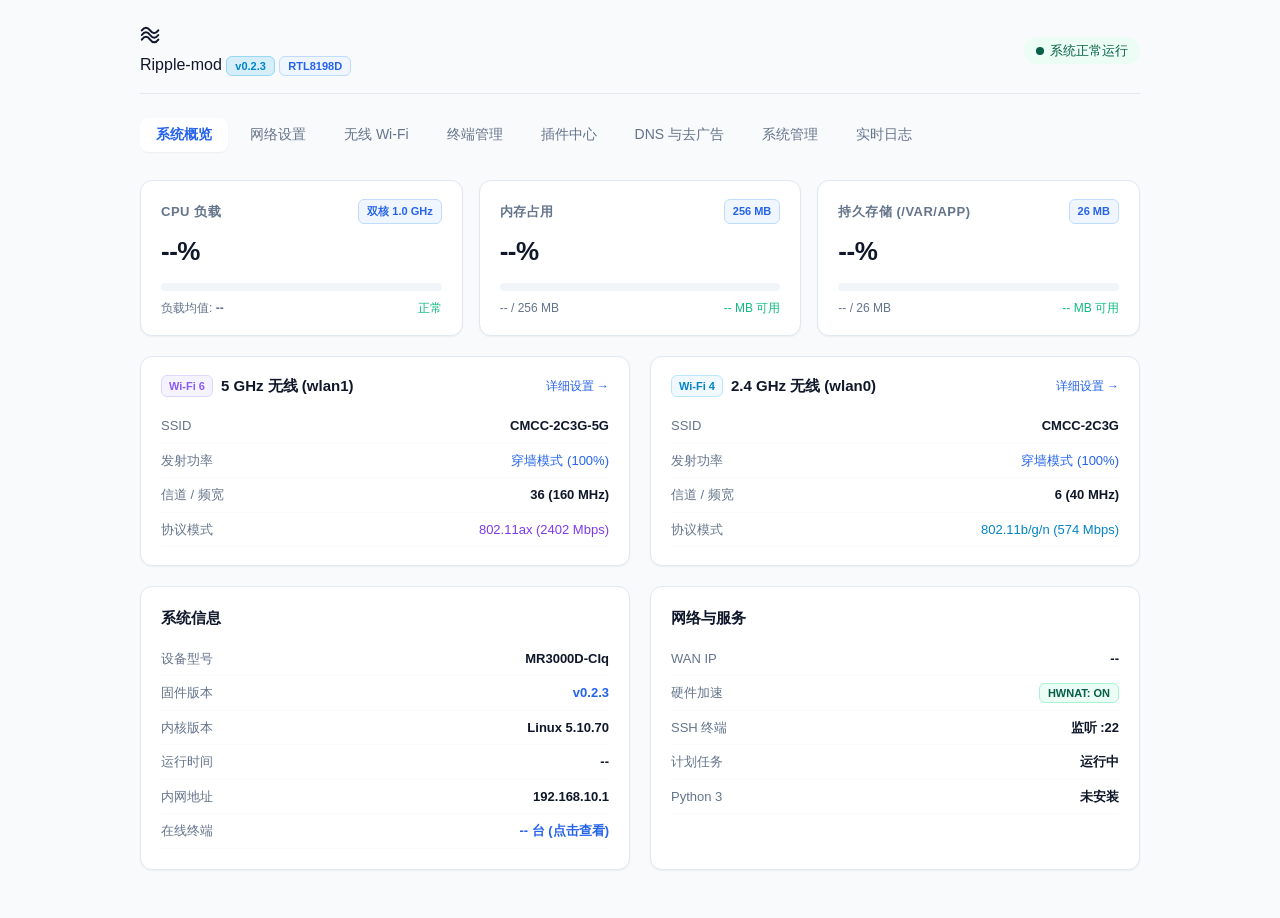
==== commit e8589c32: "chore(release): bump version to v0.2.3 and rewrite README" ====
--- a/web/index.html
+++ b/web/index.html
@@ -20,7 +20,7 @@
           </svg>
         </div>
         <span>Ripple-mod</span>
-        <span class="brand-badge" style="background: rgba(14, 165, 233, 0.15); color: #0284c7; border: 1px solid rgba(14, 165, 233, 0.3);">v0.2.2</span>
+        <span class="brand-badge" style="background: rgba(14, 165, 233, 0.15); color: #0284c7; border: 1px solid rgba(14, 165, 233, 0.3);">v0.2.3</span>
         <span class="brand-badge">RTL8198D</span>
       </div>
       <div id="wan-status-badge" class="status-badge online">
@@ -159,7 +159,7 @@
           </div>
           <div class="metric-row">
             <span class="metric-label">固件版本</span>
-            <span class="metric-val" id="sys-version" style="font-weight: 600; color: var(--primary);">v0.2.2</span>
+            <span class="metric-val" id="sys-version" style="font-weight: 600; color: var(--primary);">v0.2.3</span>
           </div>
           <div class="metric-row">
             <span class="metric-label">内核版本</span>
